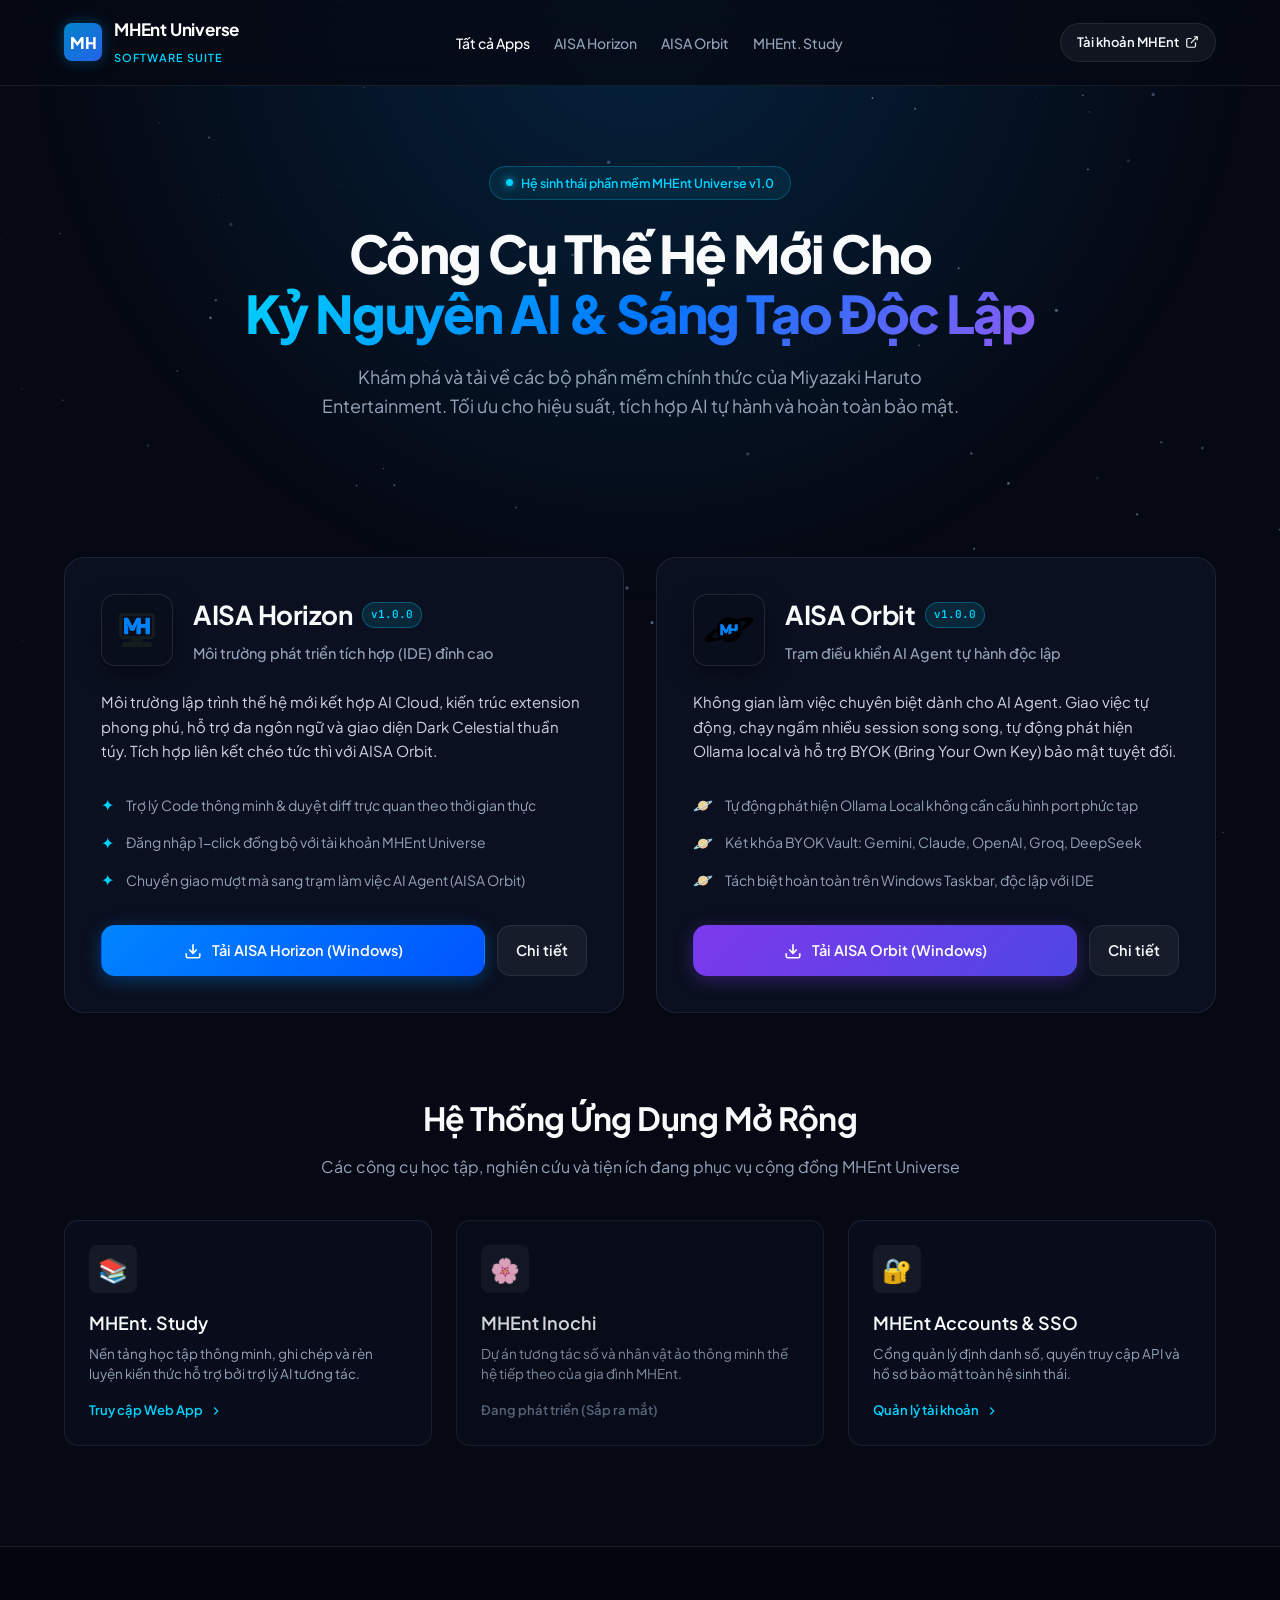
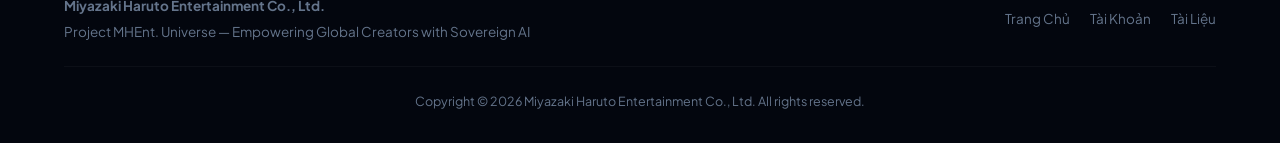
==== index.html @ 595464b8 "feat: initial commit for apps.mhentuniverse.com" ====
<!DOCTYPE html>
<html lang="vi">
<head>
  <meta charset="UTF-8">
  <meta name="viewport" content="width=device-width, initial-scale=1.0">
  <title>MHEnt Universe Apps - Trung Tâm Ứng Dụng & Phần Mềm Chính Thức</title>
  <meta name="description" content="Tải về AISA Horizon, AISA Orbit, MHEnt. Study và các phần mềm chính thức từ Miyazaki Haruto Entertainment Co., Ltd.">
  <link rel="icon" type="image/png" href="assets/horizon_logo.png">
  <link rel="stylesheet" href="css/style.css">
</head>
<body>
  <canvas class="cosmic-canvas"></canvas>

  <!-- Navbar -->
  <header class="navbar">
    <div class="container nav-wrapper">
      <a href="/" class="brand-link">
        <div class="brand-badge-logo">MH</div>
        <div class="brand-text">
          <h1>MHEnt Universe</h1>
          <span>Software Suite</span>
        </div>
      </a>

      <nav>
        <ul class="nav-links">
          <li><a href="/" class="active">Tất cả Apps</a></li>
          <li><a href="/horizon">AISA Horizon</a></li>
          <li><a href="/orbit">AISA Orbit</a></li>
          <li><a href="https://study.mhentuniverse.com" target="_blank" rel="noopener">MHEnt. Study</a></li>
        </ul>
      </nav>

      <a href="https://accounts.mhentuniverse.com" target="_blank" rel="noopener" class="nav-cta">
        <span>Tài khoản MHEnt</span>
        <svg width="14" height="14" viewBox="0 0 24 24" fill="none" stroke="currentColor" stroke-width="2"><path d="M18 13v6a2 2 0 0 1-2 2H5a2 2 0 0 1-2-2V8a2 2 0 0 1 2-2h6"></path><polyline points="15 3 21 3 21 9"></polyline><line x1="10" y1="14" x2="21" y2="3"></line></svg>
      </a>
    </div>
  </header>

  <!-- Hero -->
  <main class="container">
    <section class="hero">
      <div class="hero-pill">
        <span class="hero-pill-dot"></span>
        <span>Hệ sinh thái phần mềm MHEnt Universe v1.0</span>
      </div>
      <h2 class="hero-title">
        Công Cụ Thế Hệ Mới Cho <br>
        <span class="gradient-text">Kỷ Nguyên AI & Sáng Tạo Độc Lập</span>
      </h2>
      <p class="hero-subtitle">
        Khám phá và tải về các bộ phần mềm chính thức của Miyazaki Haruto Entertainment. Tối ưu cho hiệu suất, tích hợp AI tự hành và hoàn toàn bảo mật.
      </p>
    </section>

    <!-- Main Apps Grid -->
    <section class="apps-grid">
      
      <!-- Card 1: AISA Horizon -->
      <article class="app-card">
        <div class="card-header">
          <img src="assets/horizon_logo.png" alt="AISA Horizon Logo" class="app-icon">
          <div class="card-title-group">
            <h2>
              AISA Horizon
              <span class="badge badge-version">v1.0.0</span>
            </h2>
            <div class="card-tagline">Môi trường phát triển tích hợp (IDE) đỉnh cao</div>
          </div>
        </div>

        <p class="card-desc">
          Môi trường lập trình thế hệ mới kết hợp AI Cloud, kiến trúc extension phong phú, hỗ trợ đa ngôn ngữ và giao diện Dark Celestial thuần túy. Tích hợp liên kết chéo tức thì với AISA Orbit.
        </p>

        <ul class="feature-list">
          <li>
            <span class="feature-icon">✦</span>
            <span>Trợ lý Code thông minh & duyệt diff trực quan theo thời gian thực</span>
          </li>
          <li>
            <span class="feature-icon">✦</span>
            <span>Đăng nhập 1-click đồng bộ với tài khoản MHEnt Universe</span>
          </li>
          <li>
            <span class="feature-icon">✦</span>
            <span>Chuyển giao mượt mà sang trạm làm việc AI Agent (AISA Orbit)</span>
          </li>
        </ul>

        <div class="card-actions">
          <a href="/horizon" class="btn btn-primary" data-app="horizon">
            <svg width="18" height="18" viewBox="0 0 24 24" fill="none" stroke="currentColor" stroke-width="2.2"><path d="M21 15v4a2 2 0 0 1-2 2H5a2 2 0 0 1-2-2v-4"></path><polyline points="7 10 12 15 17 10"></polyline><line x1="12" y1="15" x2="12" y2="3"></line></svg>
            <span>Tải AISA Horizon (Windows)</span>
          </a>
          <a href="/horizon" class="btn btn-secondary">Chi tiết</a>
        </div>
      </article>

      <!-- Card 2: AISA Orbit -->
      <article class="app-card">
        <div class="card-header">
          <img src="assets/orbit_logo.png" alt="AISA Orbit Logo" class="app-icon">
          <div class="card-title-group">
            <h2>
              AISA Orbit
              <span class="badge badge-version">v1.0.0</span>
            </h2>
            <div class="card-tagline">Trạm điều khiển AI Agent tự hành độc lập</div>
          </div>
        </div>

        <p class="card-desc">
          Không gian làm việc chuyên biệt dành cho AI Agent. Giao việc tự động, chạy ngầm nhiều session song song, tự động phát hiện Ollama local và hỗ trợ BYOK (Bring Your Own Key) bảo mật tuyệt đối.
        </p>

        <ul class="feature-list">
          <li>
            <span class="feature-icon">🪐</span>
            <span>Tự động phát hiện Ollama Local không cần cấu hình port phức tạp</span>
          </li>
          <li>
            <span class="feature-icon">🪐</span>
            <span>Két khóa BYOK Vault: Gemini, Claude, OpenAI, Groq, DeepSeek</span>
          </li>
          <li>
            <span class="feature-icon">🪐</span>
            <span>Tách biệt hoàn toàn trên Windows Taskbar, độc lập với IDE</span>
          </li>
        </ul>

        <div class="card-actions">
          <a href="/orbit" class="btn btn-primary btn-orbit" data-app="orbit">
            <svg width="18" height="18" viewBox="0 0 24 24" fill="none" stroke="currentColor" stroke-width="2.2"><path d="M21 15v4a2 2 0 0 1-2 2H5a2 2 0 0 1-2-2v-4"></path><polyline points="7 10 12 15 17 10"></polyline><line x1="12" y1="15" x2="12" y2="3"></line></svg>
            <span>Tải AISA Orbit (Windows)</span>
          </a>
          <a href="/orbit" class="btn btn-secondary">Chi tiết</a>
        </div>
      </article>

    </section>

    <!-- More Apps Section -->
    <section class="more-apps">
      <div class="section-header">
        <h3>Hệ Thống Ứng Dụng Mở Rộng</h3>
        <p>Các công cụ học tập, nghiên cứu và tiện ích đang phục vụ cộng đồng MHEnt Universe</p>
      </div>

      <div class="mini-grid">
        <!-- Study -->
        <a href="https://study.mhentuniverse.com" target="_blank" rel="noopener" class="mini-card">
          <div class="mini-card-icon">📚</div>
          <h4>MHEnt. Study</h4>
          <p>Nền tảng học tập thông minh, ghi chép và rèn luyện kiến thức hỗ trợ bởi trợ lý AI tương tác.</p>
          <div class="mini-card-link">
            <span>Truy cập Web App</span>
            <svg width="14" height="14" viewBox="0 0 24 24" fill="none" stroke="currentColor" stroke-width="2"><polyline points="9 18 15 12 9 6"></polyline></svg>
          </div>
        </a>

        <!-- Inochi -->
        <div class="mini-card" style="opacity: 0.85;">
          <div class="mini-card-icon">🌸</div>
          <h4>MHEnt Inochi</h4>
          <p>Dự án tương tác số và nhân vật ảo thông minh thế hệ tiếp theo của gia đình MHEnt.</p>
          <div class="mini-card-link" style="color: var(--text-dim);">
            <span>Đang phát triển (Sắp ra mắt)</span>
          </div>
        </div>

        <!-- MHEnt Account Portal -->
        <a href="https://accounts.mhentuniverse.com" target="_blank" rel="noopener" class="mini-card">
          <div class="mini-card-icon">🔐</div>
          <h4>MHEnt Accounts & SSO</h4>
          <p>Cổng quản lý định danh số, quyền truy cập API và hồ sơ bảo mật toàn hệ sinh thái.</p>
          <div class="mini-card-link">
            <span>Quản lý tài khoản</span>
            <svg width="14" height="14" viewBox="0 0 24 24" fill="none" stroke="currentColor" stroke-width="2"><polyline points="9 18 15 12 9 6"></polyline></svg>
          </div>
        </a>
      </div>
    </section>
  </main>

  <!-- Footer -->
  <footer class="footer">
    <div class="container">
      <div class="footer-content">
        <div>
          <strong>Miyazaki Haruto Entertainment Co., Ltd.</strong>
          <p style="margin-top: 4px;">Project MHEnt. Universe — Empowering Global Creators with Sovereign AI</p>
        </div>
        <ul class="footer-links">
          <li><a href="https://mhentuniverse.com" target="_blank" rel="noopener">Trang Chủ</a></li>
          <li><a href="https://accounts.mhentuniverse.com" target="_blank" rel="noopener">Tài Khoản</a></li>
          <li><a href="https://docs.mhentuniverse.com" target="_blank" rel="noopener">Tài Liệu</a></li>
        </ul>
      </div>
      <div class="footer-bottom">
        Copyright © 2026 Miyazaki Haruto Entertainment Co., Ltd. All rights reserved.
      </div>
    </div>
  </footer>

  <script src="js/config.js"></script>
  <script src="js/main.js"></script>
</body>
</html>
---- css/style.css ----
/* ==========================================================================
   MHEnt Universe Apps - Celestial Cyber Theme
   Miyazaki Haruto Entertainment Co., Ltd.
   ========================================================================== */

@import url('https://fonts.googleapis.com/css2?family=Plus+Jakarta+Sans:wght@300;400;500;600;700;800&family=JetBrains+Mono:wght@400;500;600&display=swap');

:root {
  --bg-dark: #060913;
  --bg-card: rgba(13, 19, 36, 0.75);
  --bg-card-hover: rgba(18, 26, 48, 0.85);
  --border-card: rgba(255, 255, 255, 0.08);
  --border-card-hover: rgba(0, 162, 255, 0.4);
  --text-main: #f8fafc;
  --text-muted: #94a3b8;
  --text-dim: #64748b;
  --accent-cyan: #00d2ff;
  --accent-blue: #0084ff;
  --accent-purple: #8b5cf6;
  --gradient-primary: linear-gradient(135deg, #00d2ff 0%, #0077ff 50%, #8b5cf6 100%);
  --gradient-glow: radial-gradient(circle at 50% 0%, rgba(0, 150, 255, 0.18) 0%, rgba(6, 9, 19, 0) 70%);
  --radius-sm: 8px;
  --radius-md: 14px;
  --radius-lg: 20px;
  --radius-full: 9999px;
  --shadow-glow: 0 0 30px rgba(0, 140, 255, 0.25);
  --transition: all 0.25s cubic-bezier(0.16, 1, 0.3, 1);
}

* {
  margin: 0;
  padding: 0;
  box-sizing: border-box;
}

body {
  font-family: 'Plus Jakarta Sans', -apple-system, BlinkMacSystemFont, 'Segoe UI', Roboto, sans-serif;
  background-color: var(--bg-dark);
  color: var(--text-main);
  line-height: 1.6;
  overflow-x: hidden;
  position: relative;
  min-height: 100vh;
}

/* Background Atmosphere */
body::before {
  content: '';
  position: fixed;
  top: 0;
  left: 0;
  right: 0;
  height: 600px;
  background: var(--gradient-glow);
  pointer-events: none;
  z-index: 0;
}

.cosmic-canvas {
  position: fixed;
  top: 0;
  left: 0;
  width: 100%;
  height: 100%;
  pointer-events: none;
  z-index: 0;
  opacity: 0.55;
}

/* Container */
.container {
  max-width: 1200px;
  margin: 0 auto;
  padding: 0 24px;
  position: relative;
  z-index: 1;
}

/* Navigation Bar */
.navbar {
  position: sticky;
  top: 0;
  width: 100%;
  background: rgba(6, 9, 19, 0.8);
  backdrop-filter: blur(16px);
  -webkit-backdrop-filter: blur(16px);
  border-bottom: 1px solid var(--border-card);
  z-index: 100;
  padding: 16px 0;
}

.nav-wrapper {
  display: flex;
  align-items: center;
  justify-content: space-between;
}

.brand-link {
  display: flex;
  align-items: center;
  gap: 12px;
  text-decoration: none;
  color: #fff;
}

.brand-badge-logo {
  width: 38px;
  height: 38px;
  border-radius: var(--radius-sm);
  background: linear-gradient(135deg, #0284c7, #2563eb);
  display: flex;
  align-items: center;
  justify-content: center;
  font-weight: 800;
  font-size: 16px;
  color: #fff;
  letter-spacing: -0.5px;
  box-shadow: 0 0 15px rgba(2, 132, 199, 0.4);
}

.brand-text h1 {
  font-size: 17px;
  font-weight: 700;
  letter-spacing: -0.2px;
}

.brand-text span {
  font-size: 11px;
  color: var(--accent-cyan);
  text-transform: uppercase;
  letter-spacing: 1px;
  font-weight: 600;
}

.nav-links {
  display: flex;
  align-items: center;
  gap: 24px;
  list-style: none;
}

.nav-links a {
  color: var(--text-muted);
  text-decoration: none;
  font-size: 14px;
  font-weight: 500;
  transition: var(--transition);
}

.nav-links a:hover,
.nav-links a.active {
  color: #fff;
}

.nav-cta {
  background: rgba(255, 255, 255, 0.05);
  border: 1px solid var(--border-card);
  padding: 8px 16px;
  border-radius: var(--radius-full);
  color: var(--text-main);
  text-decoration: none;
  font-size: 13px;
  font-weight: 600;
  transition: var(--transition);
  display: flex;
  align-items: center;
  gap: 6px;
}

.nav-cta:hover {
  background: rgba(0, 162, 255, 0.15);
  border-color: var(--accent-blue);
  color: #fff;
}

/* Hero Section */
.hero {
  padding: 80px 0 60px;
  text-align: center;
}

.hero-pill {
  display: inline-flex;
  align-items: center;
  gap: 8px;
  background: rgba(0, 210, 255, 0.08);
  border: 1px solid rgba(0, 210, 255, 0.25);
  padding: 6px 16px;
  border-radius: var(--radius-full);
  font-size: 12.5px;
  font-weight: 600;
  color: var(--accent-cyan);
  margin-bottom: 24px;
}

.hero-pill-dot {
  width: 7px;
  height: 7px;
  border-radius: 50%;
  background: var(--accent-cyan);
  box-shadow: 0 0 8px var(--accent-cyan);
}

.hero-title {
  font-size: 52px;
  font-weight: 800;
  letter-spacing: -1.5px;
  line-height: 1.15;
  margin-bottom: 20px;
}

.gradient-text {
  background: var(--gradient-primary);
  -webkit-background-clip: text;
  -webkit-text-fill-color: transparent;
}

.hero-subtitle {
  font-size: 18px;
  color: var(--text-muted);
  max-width: 680px;
  margin: 0 auto 36px;
  font-weight: 400;
}

/* Suite Grid */
.apps-grid {
  display: grid;
  grid-template-columns: repeat(2, 1fr);
  gap: 32px;
  margin: 40px 0 80px;
}

@media (max-width: 900px) {
  .apps-grid {
    grid-template-columns: 1fr;
  }
}

/* App Card */
.app-card {
  background: var(--bg-card);
  border: 1px solid var(--border-card);
  border-radius: var(--radius-lg);
  padding: 36px;
  backdrop-filter: blur(14px);
  -webkit-backdrop-filter: blur(14px);
  transition: var(--transition);
  position: relative;
  overflow: hidden;
  display: flex;
  flex-direction: column;
}

.app-card::before {
  content: '';
  position: absolute;
  top: 0;
  left: 0;
  right: 0;
  height: 3px;
  background: var(--gradient-primary);
  opacity: 0;
  transition: var(--transition);
}

.app-card:hover {
  transform: translateY(-4px);
  border-color: var(--border-card-hover);
  box-shadow: 0 20px 40px rgba(0, 0, 0, 0.4), var(--shadow-glow);
  background: var(--bg-card-hover);
}

.app-card:hover::before {
  opacity: 1;
}

.card-header {
  display: flex;
  align-items: flex-start;
  gap: 20px;
  margin-bottom: 24px;
}

.app-icon {
  width: 72px;
  height: 72px;
  border-radius: var(--radius-md);
  object-fit: contain;
  background: #090e1c;
  padding: 8px;
  border: 1px solid rgba(255, 255, 255, 0.1);
  box-shadow: 0 8px 24px rgba(0, 0, 0, 0.35);
  transition: var(--transition);
}

.app-card:hover .app-icon {
  transform: scale(1.05);
  border-color: var(--accent-cyan);
}

.card-title-group h2 {
  font-size: 26px;
  font-weight: 700;
  letter-spacing: -0.5px;
  margin-bottom: 6px;
  display: flex;
  align-items: center;
  gap: 10px;
}

.badge {
  font-size: 11px;
  font-family: 'JetBrains Mono', monospace;
  padding: 3px 8px;
  border-radius: var(--radius-full);
  font-weight: 600;
  letter-spacing: 0;
}

.badge-version {
  background: rgba(0, 210, 255, 0.12);
  color: var(--accent-cyan);
  border: 1px solid rgba(0, 210, 255, 0.3);
}

.badge-platform {
  background: rgba(255, 255, 255, 0.06);
  color: #e2e8f0;
  border: 1px solid rgba(255, 255, 255, 0.1);
}

.card-tagline {
  color: var(--text-muted);
  font-size: 14.5px;
  font-weight: 500;
}

.card-desc {
  color: #cbd5e1;
  font-size: 15px;
  line-height: 1.65;
  margin-bottom: 28px;
  flex-grow: 1;
}

/* Feature List */
.feature-list {
  list-style: none;
  margin-bottom: 32px;
  display: flex;
  flex-direction: column;
  gap: 12px;
}

.feature-list li {
  display: flex;
  align-items: center;
  gap: 12px;
  font-size: 14px;
  color: #94a3b8;
}

.feature-icon {
  color: var(--accent-cyan);
  font-size: 16px;
  flex-shrink: 0;
}

/* Button Group */
.card-actions {
  display: flex;
  gap: 12px;
  align-items: center;
}

.btn {
  display: inline-flex;
  align-items: center;
  justify-content: center;
  gap: 10px;
  padding: 13px 24px;
  border-radius: var(--radius-md);
  font-size: 14.5px;
  font-weight: 600;
  text-decoration: none;
  cursor: pointer;
  transition: var(--transition);
  border: 1px solid transparent;
}

.btn-primary {
  background: linear-gradient(135deg, #0084ff, #0055ff);
  color: #fff;
  box-shadow: 0 4px 18px rgba(0, 132, 255, 0.35);
  flex: 1;
}

.btn-primary:hover {
  background: linear-gradient(135deg, #0095ff, #0066ff);
  transform: translateY(-2px);
  box-shadow: 0 8px 24px rgba(0, 132, 255, 0.5);
  color: #fff;
}

.btn-secondary {
  background: rgba(255, 255, 255, 0.05);
  border-color: var(--border-card);
  color: var(--text-main);
  padding: 13px 18px;
}

.btn-secondary:hover {
  background: rgba(255, 255, 255, 0.1);
  border-color: rgba(255, 255, 255, 0.2);
  color: #fff;
}

.btn-orbit {
  background: linear-gradient(135deg, #7c3aed, #4f46e5);
  box-shadow: 0 4px 18px rgba(124, 58, 237, 0.35);
}

.btn-orbit:hover {
  background: linear-gradient(135deg, #8b5cf6, #6366f1);
  box-shadow: 0 8px 24px rgba(124, 58, 237, 0.5);
}

/* More Apps Section */
.more-apps {
  margin: 60px 0 100px;
}

.section-header {
  text-align: center;
  margin-bottom: 40px;
}

.section-header h3 {
  font-size: 32px;
  font-weight: 700;
  letter-spacing: -0.5px;
  margin-bottom: 10px;
}

.section-header p {
  color: var(--text-muted);
  font-size: 16px;
}

.mini-grid {
  display: grid;
  grid-template-columns: repeat(3, 1fr);
  gap: 24px;
}

@media (max-width: 900px) {
  .mini-grid {
    grid-template-columns: 1fr;
  }
}

.mini-card {
  background: rgba(13, 19, 36, 0.5);
  border: 1px solid var(--border-card);
  border-radius: var(--radius-md);
  padding: 24px;
  transition: var(--transition);
  text-decoration: none;
  color: inherit;
  display: flex;
  flex-direction: column;
}

.mini-card:hover {
  border-color: rgba(0, 162, 255, 0.3);
  transform: translateY(-3px);
  background: rgba(18, 26, 48, 0.7);
}

.mini-card-icon {
  width: 48px;
  height: 48px;
  border-radius: var(--radius-sm);
  background: rgba(255, 255, 255, 0.05);
  display: flex;
  align-items: center;
  justify-content: center;
  font-size: 24px;
  margin-bottom: 16px;
}

.mini-card h4 {
  font-size: 18px;
  font-weight: 600;
  margin-bottom: 6px;
}

.mini-card p {
  font-size: 13.5px;
  color: var(--text-muted);
  line-height: 1.5;
  margin-bottom: 16px;
  flex-grow: 1;
}

.mini-card-link {
  font-size: 13px;
  font-weight: 600;
  color: var(--accent-cyan);
  display: flex;
  align-items: center;
  gap: 6px;
}

/* Detail Showcase Page Layout */
.app-hero {
  padding: 60px 0 40px;
  text-align: center;
}

.app-hero-icon {
  width: 120px;
  height: 120px;
  border-radius: 28px;
  background: #090e1c;
  padding: 16px;
  border: 2px solid rgba(255, 255, 255, 0.12);
  box-shadow: 0 16px 40px rgba(0, 0, 0, 0.5), 0 0 30px rgba(0, 162, 255, 0.2);
  margin: 0 auto 24px;
  display: block;
}

.app-hero h1 {
  font-size: 44px;
  font-weight: 800;
  letter-spacing: -1px;
  margin-bottom: 12px;
}

.app-hero-tagline {
  font-size: 20px;
  color: var(--accent-cyan);
  font-weight: 500;
  margin-bottom: 16px;
}

.app-hero-meta {
  display: flex;
  justify-content: center;
  gap: 12px;
  margin-bottom: 36px;
}

.download-box {
  max-width: 580px;
  margin: 0 auto 60px;
  background: rgba(13, 19, 36, 0.85);
  border: 1px solid rgba(0, 162, 255, 0.3);
  border-radius: var(--radius-lg);
  padding: 32px;
  backdrop-filter: blur(20px);
  box-shadow: 0 20px 50px rgba(0, 0, 0, 0.5), 0 0 40px rgba(0, 132, 255, 0.15);
  text-align: center;
}

.download-btn-main {
  display: flex;
  align-items: center;
  justify-content: center;
  gap: 14px;
  width: 100%;
  padding: 18px 32px;
  background: linear-gradient(135deg, #0084ff, #0055ff);
  color: #fff;
  border-radius: var(--radius-md);
  font-size: 18px;
  font-weight: 700;
  text-decoration: none;
  box-shadow: 0 8px 30px rgba(0, 132, 255, 0.45);
  transition: var(--transition);
  margin-bottom: 16px;
}

.download-btn-main:hover {
  transform: translateY(-2px);
  box-shadow: 0 12px 36px rgba(0, 132, 255, 0.6);
  background: linear-gradient(135deg, #0095ff, #0066ff);
}

.download-btn-orbit {
  background: linear-gradient(135deg, #7c3aed, #4f46e5);
  box-shadow: 0 8px 30px rgba(124, 58, 237, 0.45);
}

.download-btn-orbit:hover {
  background: linear-gradient(135deg, #8b5cf6, #6366f1);
  box-shadow: 0 12px 36px rgba(124, 58, 237, 0.6);
}

.download-subinfo {
  display: flex;
  justify-content: center;
  gap: 16px;
  font-size: 13px;
  color: var(--text-dim);
}

.specs-grid {
  display: grid;
  grid-template-columns: repeat(3, 1fr);
  gap: 24px;
  margin: 50px 0;
}

@media (max-width: 768px) {
  .specs-grid {
    grid-template-columns: 1fr;
  }
}

.spec-card {
  background: var(--bg-card);
  border: 1px solid var(--border-card);
  border-radius: var(--radius-md);
  padding: 24px;
}

.spec-card h4 {
  font-size: 16px;
  color: var(--accent-cyan);
  margin-bottom: 10px;
  display: flex;
  align-items: center;
  gap: 8px;
}

.spec-card p {
  font-size: 14px;
  color: var(--text-muted);
}

/* Footer */
.footer {
  border-top: 1px solid var(--border-card);
  background: rgba(4, 7, 14, 0.95);
  padding: 48px 0 32px;
  font-size: 13.5px;
  color: var(--text-dim);
  margin-top: 80px;
}

.footer-content {
  display: flex;
  justify-content: space-between;
  align-items: center;
  margin-bottom: 24px;
  flex-wrap: wrap;
  gap: 16px;
}

.footer-links {
  display: flex;
  gap: 20px;
  list-style: none;
}

.footer-links a {
  color: var(--text-dim);
  text-decoration: none;
  transition: var(--transition);
}

.footer-links a:hover {
  color: var(--text-muted);
}

.footer-bottom {
  text-align: center;
  border-top: 1px solid rgba(255, 255, 255, 0.04);
  padding-top: 24px;
  font-size: 12.5px;
}
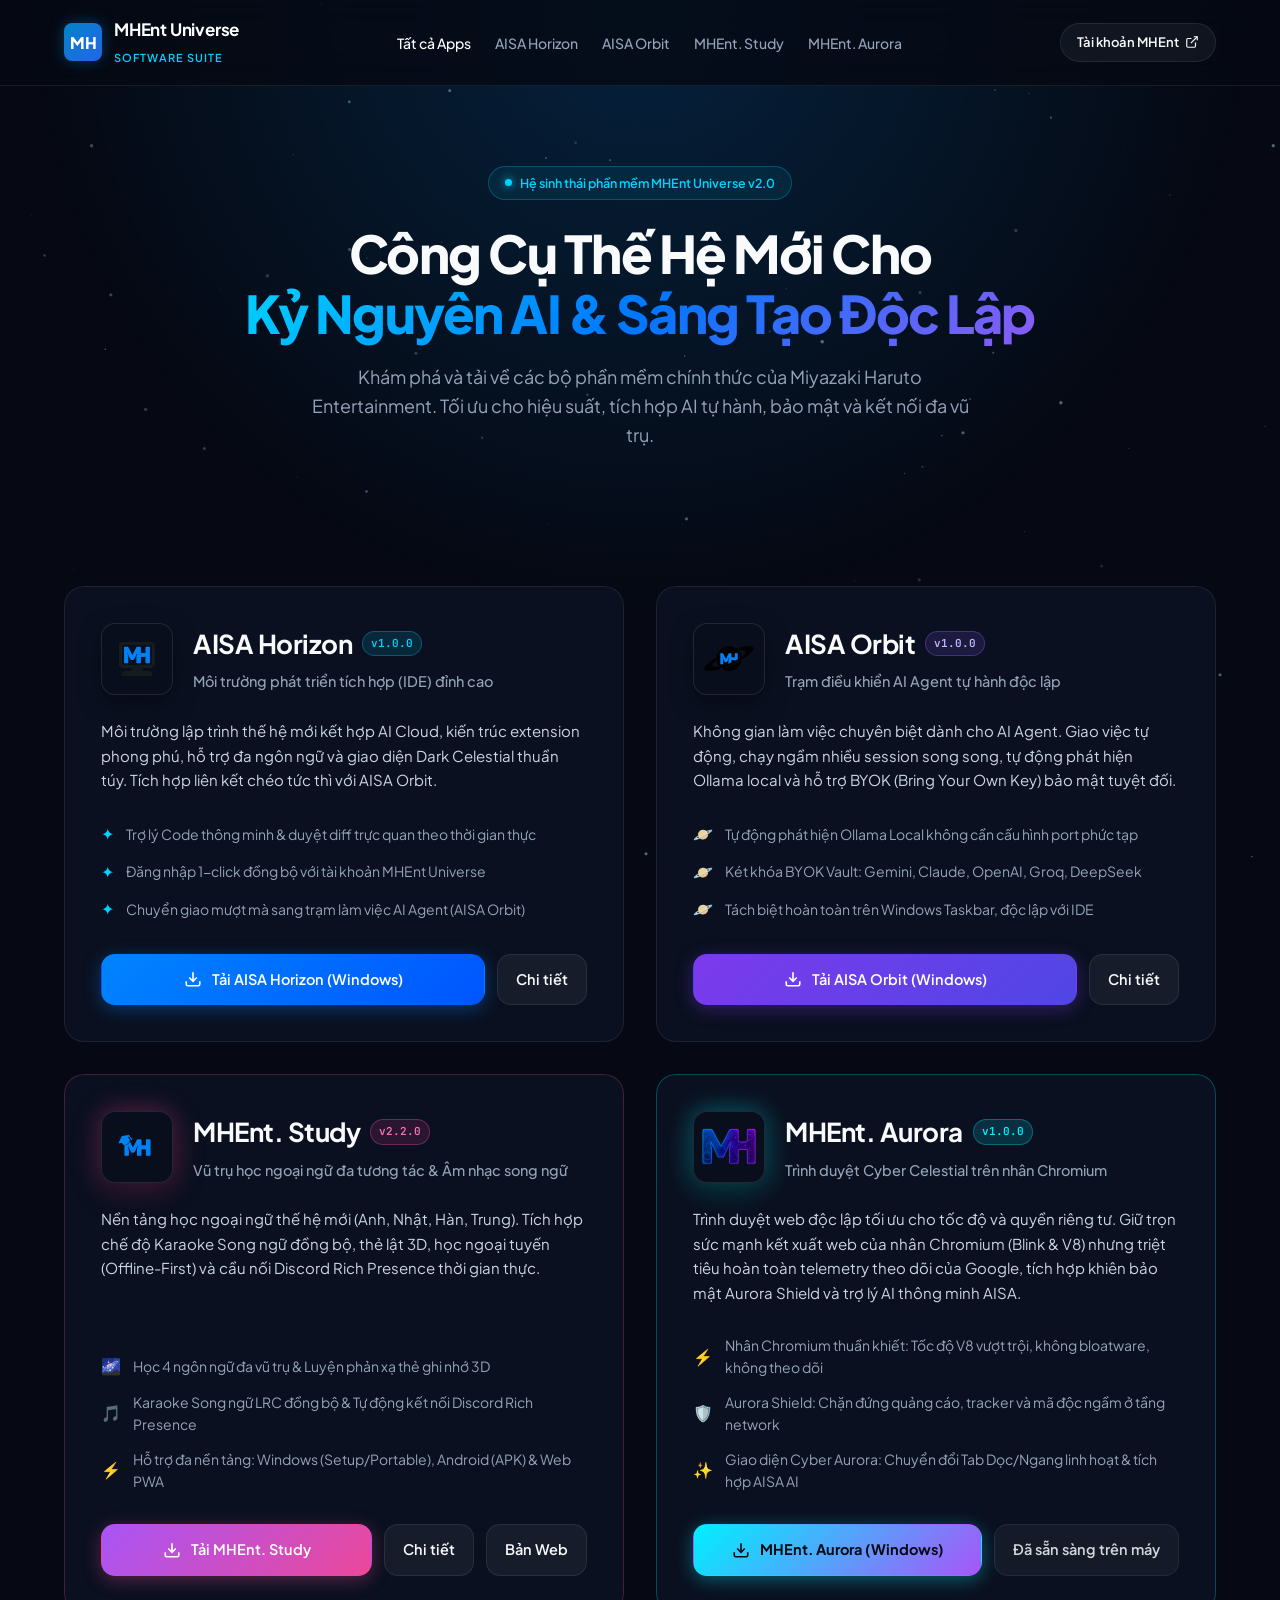
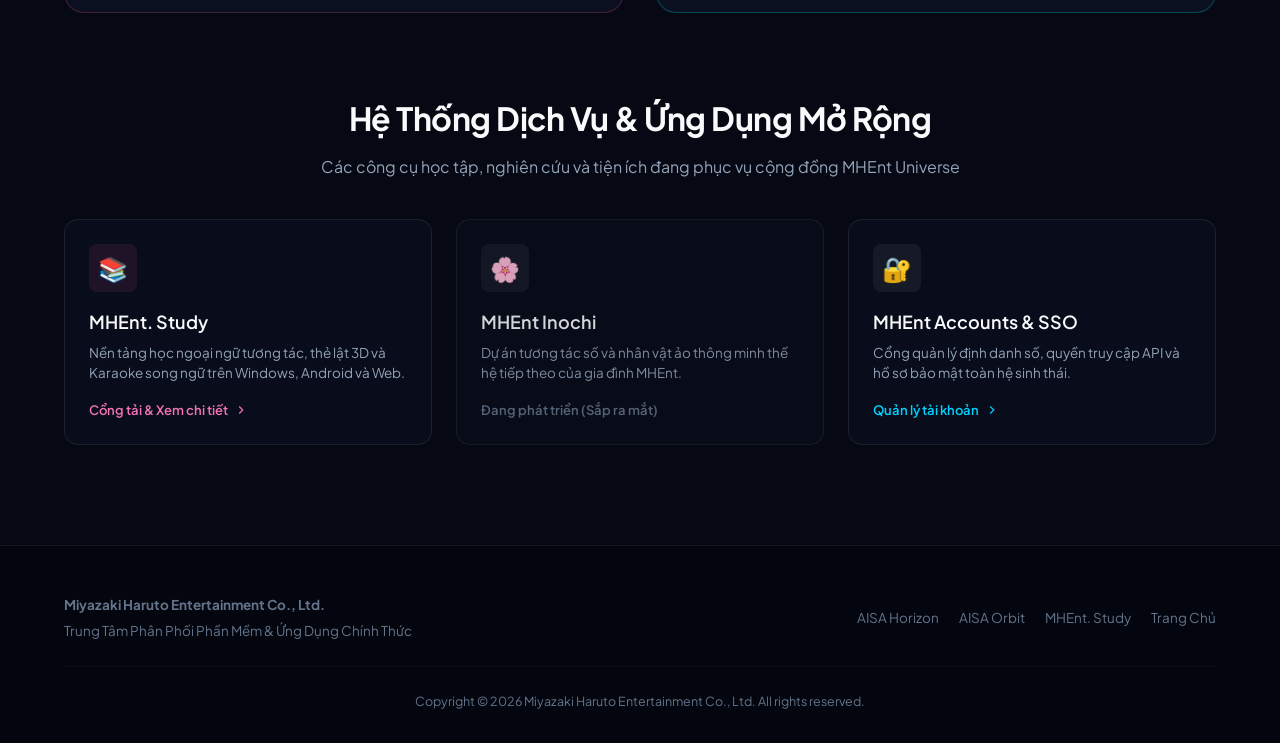
==== commit f65b21b0: "feat: integrate MHEnt Study download portal & showcase into apps hub" ====
--- a/index.html
+++ b/index.html
@@ -4,7 +4,7 @@
   <meta charset="UTF-8">
   <meta name="viewport" content="width=device-width, initial-scale=1.0">
   <title>MHEnt Universe Apps - Trung Tâm Ứng Dụng & Phần Mềm Chính Thức</title>
-  <meta name="description" content="Tải về AISA Horizon, AISA Orbit, MHEnt. Study và các phần mềm chính thức từ Miyazaki Haruto Entertainment Co., Ltd.">
+  <meta name="description" content="Tải về AISA Horizon, AISA Orbit, MHEnt. Study, MHEnt. Aurora và các phần mềm chính thức từ Miyazaki Haruto Entertainment Co., Ltd.">
   <link rel="icon" type="image/png" href="assets/horizon_logo.png">
   <link rel="stylesheet" href="css/style.css">
 </head>
@@ -27,7 +27,8 @@
           <li><a href="/" class="active">Tất cả Apps</a></li>
           <li><a href="/horizon">AISA Horizon</a></li>
           <li><a href="/orbit">AISA Orbit</a></li>
-          <li><a href="https://study.mhentuniverse.com" target="_blank" rel="noopener">MHEnt. Study</a></li>
+          <li><a href="/study">MHEnt. Study</a></li>
+          <li><a href="#aurora">MHEnt. Aurora</a></li>
         </ul>
       </nav>
 
@@ -43,14 +44,14 @@
     <section class="hero">
       <div class="hero-pill">
         <span class="hero-pill-dot"></span>
-        <span>Hệ sinh thái phần mềm MHEnt Universe v1.0</span>
+        <span>Hệ sinh thái phần mềm MHEnt Universe v2.0</span>
       </div>
       <h2 class="hero-title">
         Công Cụ Thế Hệ Mới Cho <br>
         <span class="gradient-text">Kỷ Nguyên AI & Sáng Tạo Độc Lập</span>
       </h2>
       <p class="hero-subtitle">
-        Khám phá và tải về các bộ phần mềm chính thức của Miyazaki Haruto Entertainment. Tối ưu cho hiệu suất, tích hợp AI tự hành và hoàn toàn bảo mật.
+        Khám phá và tải về các bộ phần mềm chính thức của Miyazaki Haruto Entertainment. Tối ưu cho hiệu suất, tích hợp AI tự hành, bảo mật và kết nối đa vũ trụ.
       </p>
     </section>
 
@@ -105,7 +106,7 @@
           <div class="card-title-group">
             <h2>
               AISA Orbit
-              <span class="badge badge-version">v1.0.0</span>
+              <span class="badge badge-version" style="background: rgba(139, 92, 246, 0.15); color: #c4b5fd; border-color: rgba(139, 92, 246, 0.35);">v1.0.0</span>
             </h2>
             <div class="card-tagline">Trạm điều khiển AI Agent tự hành độc lập</div>
           </div>
@@ -136,6 +137,89 @@
             <span>Tải AISA Orbit (Windows)</span>
           </a>
           <a href="/orbit" class="btn btn-secondary">Chi tiết</a>
+        </div>
+      </article>
+
+      <!-- Card 3: MHEnt. Study -->
+      <article class="app-card" id="study" style="border-color: rgba(236, 72, 153, 0.25);">
+        <div class="card-header">
+          <img src="assets/study_logo.png" alt="MHEnt. Study Logo" class="app-icon" style="filter: drop-shadow(0 0 12px rgba(236, 72, 153, 0.4));">
+          <div class="card-title-group">
+            <h2>
+              MHEnt. Study
+              <span class="badge badge-version" style="background: rgba(236, 72, 153, 0.15); color: #f472b6; border-color: rgba(236, 72, 153, 0.35);">v2.2.0</span>
+            </h2>
+            <div class="card-tagline">Vũ trụ học ngoại ngữ đa tương tác & Âm nhạc song ngữ</div>
+          </div>
+        </div>
+
+        <p class="card-desc">
+          Nền tảng học ngoại ngữ thế hệ mới (Anh, Nhật, Hàn, Trung). Tích hợp chế độ Karaoke Song ngữ đồng bộ, thẻ lật 3D, học ngoại tuyến (Offline-First) và cầu nối Discord Rich Presence thời gian thực.
+        </p>
+
+        <ul class="feature-list">
+          <li>
+            <span class="feature-icon" style="color: #f472b6;">🌌</span>
+            <span>Học 4 ngôn ngữ đa vũ trụ & Luyện phản xạ thẻ ghi nhớ 3D</span>
+          </li>
+          <li>
+            <span class="feature-icon" style="color: #a855f7;">🎵</span>
+            <span>Karaoke Song ngữ LRC đồng bộ & Tự động kết nối Discord Rich Presence</span>
+          </li>
+          <li>
+            <span class="feature-icon" style="color: #38bdf8;">⚡</span>
+            <span>Hỗ trợ đa nền tảng: Windows (Setup/Portable), Android (APK) & Web PWA</span>
+          </li>
+        </ul>
+
+        <div class="card-actions">
+          <a href="/study" class="btn btn-primary btn-study" data-app="study">
+            <svg width="18" height="18" viewBox="0 0 24 24" fill="none" stroke="currentColor" stroke-width="2.2"><path d="M21 15v4a2 2 0 0 1-2 2H5a2 2 0 0 1-2-2v-4"></path><polyline points="7 10 12 15 17 10"></polyline><line x1="12" y1="15" x2="12" y2="3"></line></svg>
+            <span>Tải MHEnt. Study</span>
+          </a>
+          <a href="/study" class="btn btn-secondary">Chi tiết</a>
+          <a href="https://study.mhentuniverse.com" target="_blank" rel="noopener" class="btn btn-secondary" title="Mở trực tiếp bản Web">Bản Web</a>
+        </div>
+      </article>
+
+      <!-- Card 4: MHEnt. Aurora -->
+      <article class="app-card" id="aurora" style="border-color: rgba(0, 240, 255, 0.25);">
+        <div class="card-header">
+          <img src="assets/aurora_logo.png" alt="MHEnt. Aurora Logo" class="app-icon" style="filter: drop-shadow(0 0 12px rgba(0, 240, 255, 0.4));">
+          <div class="card-title-group">
+            <h2>
+              MHEnt. Aurora
+              <span class="badge badge-version" style="background: rgba(0, 240, 255, 0.15); color: #00f0ff; border-color: rgba(0, 240, 255, 0.3);">v1.0.0</span>
+            </h2>
+            <div class="card-tagline">Trình duyệt Cyber Celestial trên nhân Chromium</div>
+          </div>
+        </div>
+
+        <p class="card-desc">
+          Trình duyệt web độc lập tối ưu cho tốc độ và quyền riêng tư. Giữ trọn sức mạnh kết xuất web của nhân Chromium (Blink & V8) nhưng triệt tiêu hoàn toàn telemetry theo dõi của Google, tích hợp khiên bảo mật Aurora Shield và trợ lý AI thông minh AISA.
+        </p>
+
+        <ul class="feature-list">
+          <li>
+            <span class="feature-icon" style="color: #00f0ff;">⚡</span>
+            <span>Nhân Chromium thuần khiết: Tốc độ V8 vượt trội, không bloatware, không theo dõi</span>
+          </li>
+          <li>
+            <span class="feature-icon" style="color: #a855f7;">🛡️</span>
+            <span>Aurora Shield: Chặn đứng quảng cáo, tracker và mã độc ngầm ở tầng network</span>
+          </li>
+          <li>
+            <span class="feature-icon" style="color: #00f0ff;">✨</span>
+            <span>Giao diện Cyber Aurora: Chuyển đổi Tab Dọc/Ngang linh hoạt & tích hợp AISA AI</span>
+          </li>
+        </ul>
+
+        <div class="card-actions">
+          <a href="#aurora" class="btn btn-primary btn-aurora">
+            <svg width="18" height="18" viewBox="0 0 24 24" fill="none" stroke="currentColor" stroke-width="2.2"><path d="M21 15v4a2 2 0 0 1-2 2H5a2 2 0 0 1-2-2v-4"></path><polyline points="7 10 12 15 17 10"></polyline><line x1="12" y1="15" x2="12" y2="3"></line></svg>
+            <span>MHEnt. Aurora (Windows)</span>
+          </a>
+          <span class="btn btn-secondary" style="cursor: default; opacity: 0.85;">Đã sẵn sàng trên máy</span>
         </div>
       </article>
 
@@ -144,18 +228,18 @@
     <!-- More Apps Section -->
     <section class="more-apps">
       <div class="section-header">
-        <h3>Hệ Thống Ứng Dụng Mở Rộng</h3>
+        <h3>Hệ Thống Dịch Vụ & Ứng Dụng Mở Rộng</h3>
         <p>Các công cụ học tập, nghiên cứu và tiện ích đang phục vụ cộng đồng MHEnt Universe</p>
       </div>
 
       <div class="mini-grid">
-        <!-- Study -->
-        <a href="https://study.mhentuniverse.com" target="_blank" rel="noopener" class="mini-card">
-          <div class="mini-card-icon">📚</div>
+        <!-- Study Portal -->
+        <a href="/study" class="mini-card">
+          <div class="mini-card-icon" style="background: rgba(236, 72, 153, 0.1); color: #f472b6;">📚</div>
           <h4>MHEnt. Study</h4>
-          <p>Nền tảng học tập thông minh, ghi chép và rèn luyện kiến thức hỗ trợ bởi trợ lý AI tương tác.</p>
-          <div class="mini-card-link">
-            <span>Truy cập Web App</span>
+          <p>Nền tảng học ngoại ngữ tương tác, thẻ lật 3D và Karaoke song ngữ trên Windows, Android và Web.</p>
+          <div class="mini-card-link" style="color: #f472b6;">
+            <span>Cổng tải & Xem chi tiết</span>
             <svg width="14" height="14" viewBox="0 0 24 24" fill="none" stroke="currentColor" stroke-width="2"><polyline points="9 18 15 12 9 6"></polyline></svg>
           </div>
         </a>
@@ -184,18 +268,18 @@
     </section>
   </main>
 
-  <!-- Footer -->
   <footer class="footer">
     <div class="container">
       <div class="footer-content">
         <div>
           <strong>Miyazaki Haruto Entertainment Co., Ltd.</strong>
-          <p style="margin-top: 4px;">Project MHEnt. Universe — Empowering Global Creators with Sovereign AI</p>
+          <p style="margin-top: 4px;">Trung Tâm Phân Phối Phần Mềm & Ứng Dụng Chính Thức</p>
         </div>
         <ul class="footer-links">
+          <li><a href="/horizon">AISA Horizon</a></li>
+          <li><a href="/orbit">AISA Orbit</a></li>
+          <li><a href="/study">MHEnt. Study</a></li>
           <li><a href="https://mhentuniverse.com" target="_blank" rel="noopener">Trang Chủ</a></li>
-          <li><a href="https://accounts.mhentuniverse.com" target="_blank" rel="noopener">Tài Khoản</a></li>
-          <li><a href="https://docs.mhentuniverse.com" target="_blank" rel="noopener">Tài Liệu</a></li>
         </ul>
       </div>
       <div class="footer-bottom">
--- a/css/style.css
+++ b/css/style.css
@@ -426,6 +426,19 @@
   box-shadow: 0 8px 24px rgba(124, 58, 237, 0.5);
 }
 
+.btn-aurora {
+  background: linear-gradient(135deg, #00f0ff, #a855f7);
+  box-shadow: 0 4px 18px rgba(0, 240, 255, 0.35);
+  color: #070913 !important;
+  font-weight: 700;
+}
+
+.btn-aurora:hover {
+  background: linear-gradient(135deg, #38bdf8, #c084fc);
+  box-shadow: 0 8px 24px rgba(168, 85, 247, 0.5);
+  color: #fff !important;
+}
+
 /* More Apps Section */
 .more-apps {
   margin: 60px 0 100px;
@@ -681,3 +694,112 @@
   padding-top: 24px;
   font-size: 12.5px;
 }
+
+
+/* Study App Specific & Multi-Platform Download Styling */
+.btn-study {
+  background: linear-gradient(135deg, #a855f7, #ec4899);
+  box-shadow: 0 4px 18px rgba(236, 72, 153, 0.35);
+  color: #fff !important;
+}
+
+.btn-study:hover {
+  background: linear-gradient(135deg, #c084fc, #f43f5e);
+  box-shadow: 0 8px 24px rgba(236, 72, 153, 0.5);
+  color: #fff !important;
+}
+
+.download-btn-study {
+  background: linear-gradient(135deg, #9333ea, #ec4899);
+  box-shadow: 0 8px 30px rgba(236, 72, 153, 0.45);
+}
+
+.download-btn-study:hover {
+  background: linear-gradient(135deg, #a855f7, #f43f5e);
+  box-shadow: 0 12px 36px rgba(236, 72, 153, 0.6);
+}
+
+.platform-grid {
+  display: grid;
+  grid-template-columns: repeat(3, 1fr);
+  gap: 24px;
+  margin: 40px 0 60px;
+}
+
+@media (max-width: 960px) {
+  .platform-grid {
+    grid-template-columns: 1fr;
+  }
+}
+
+.platform-card {
+  background: var(--bg-card);
+  border: 1px solid var(--border-card);
+  border-radius: var(--radius-lg);
+  padding: 30px;
+  display: flex;
+  flex-direction: column;
+  transition: var(--transition);
+  position: relative;
+  overflow: hidden;
+}
+
+.platform-card:hover {
+  border-color: rgba(168, 85, 247, 0.4);
+  transform: translateY(-4px);
+  box-shadow: 0 16px 36px rgba(0, 0, 0, 0.4), 0 0 25px rgba(168, 85, 247, 0.2);
+}
+
+.platform-icon {
+  width: 52px;
+  height: 52px;
+  border-radius: var(--radius-md);
+  background: rgba(255, 255, 255, 0.05);
+  display: flex;
+  align-items: center;
+  justify-content: center;
+  font-size: 26px;
+  margin-bottom: 20px;
+}
+
+.platform-card h3 {
+  font-size: 20px;
+  font-weight: 700;
+  margin-bottom: 8px;
+  color: #fff;
+}
+
+.platform-card p {
+  font-size: 14px;
+  color: var(--text-muted);
+  line-height: 1.55;
+  margin-bottom: 20px;
+  flex-grow: 1;
+}
+
+.platform-actions {
+  display: flex;
+  flex-direction: column;
+  gap: 10px;
+}
+
+.sub-download-link {
+  display: flex;
+  align-items: center;
+  justify-content: space-between;
+  padding: 12px 16px;
+  background: rgba(255, 255, 255, 0.04);
+  border: 1px solid var(--border-card);
+  border-radius: var(--radius-sm);
+  color: var(--text-main);
+  text-decoration: none;
+  font-size: 13.5px;
+  font-weight: 600;
+  transition: var(--transition);
+}
+
+.sub-download-link:hover {
+  background: rgba(255, 255, 255, 0.09);
+  border-color: rgba(255, 255, 255, 0.2);
+  color: #fff;
+}
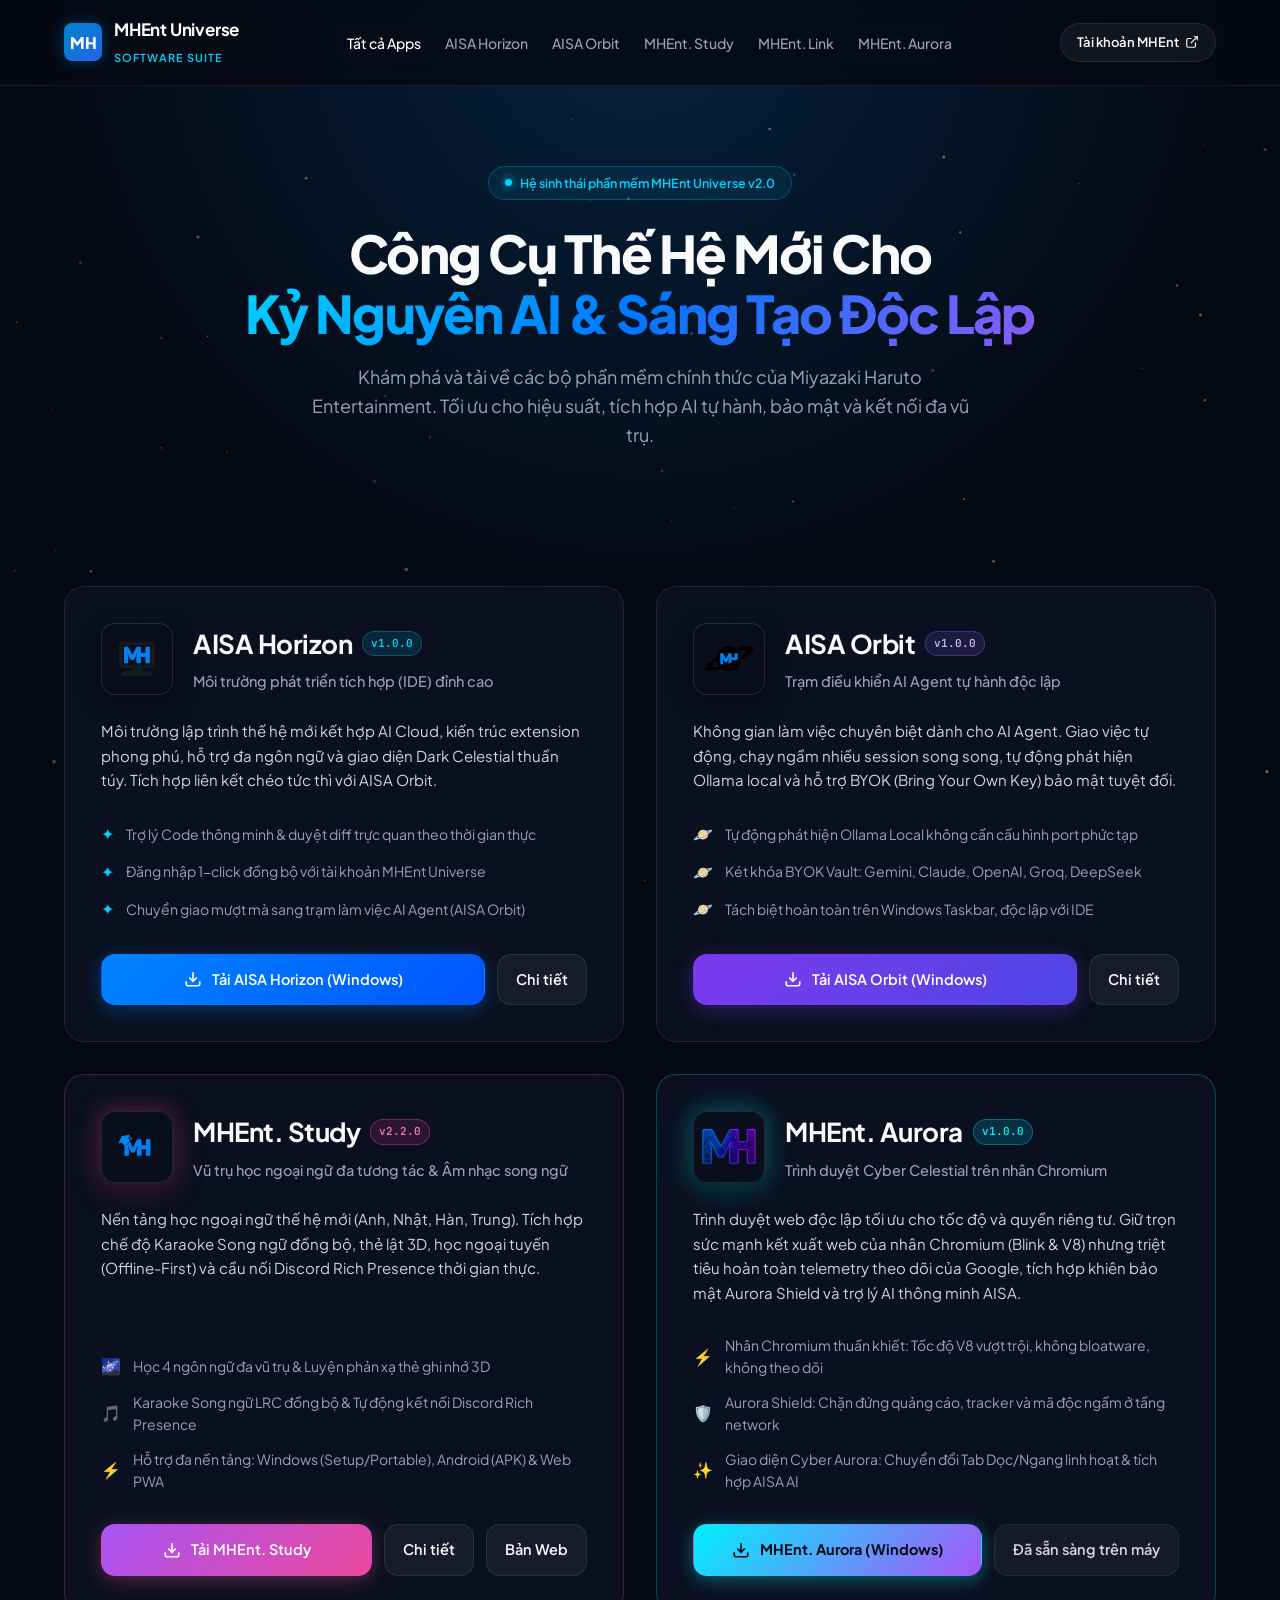
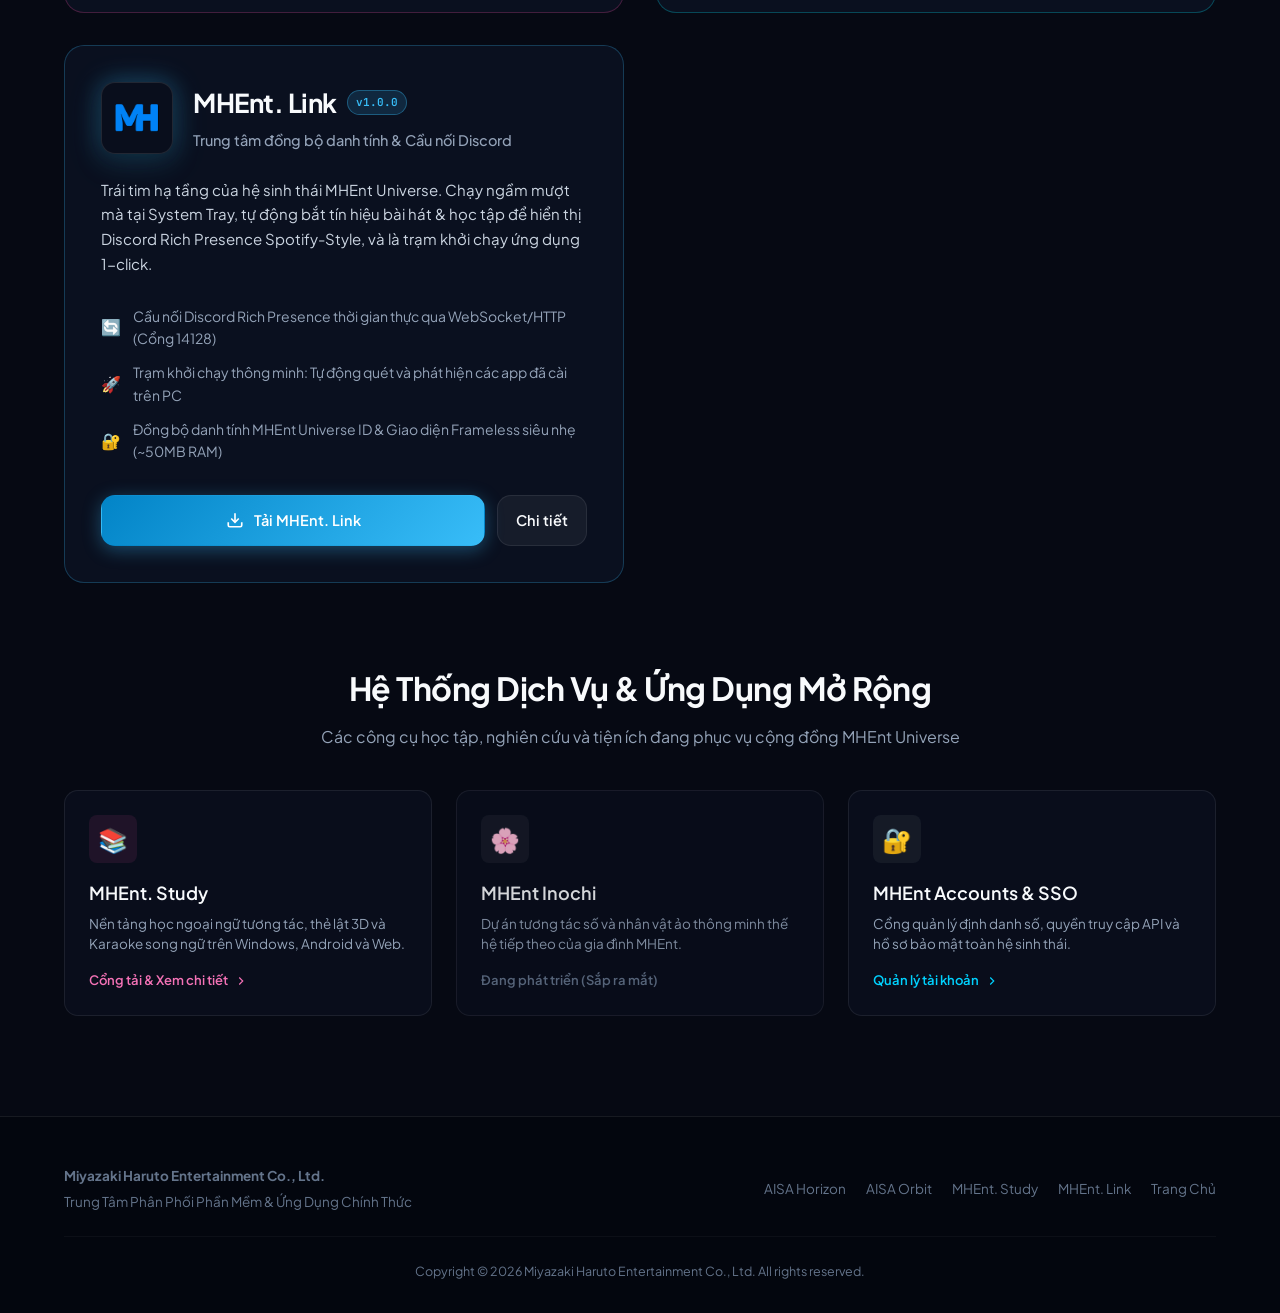
==== commit cd5534fd: "feat: add MHEnt. Link companion & bridge showcase to apps hub" ====
--- a/index.html
+++ b/index.html
@@ -28,6 +28,7 @@
           <li><a href="/horizon">AISA Horizon</a></li>
           <li><a href="/orbit">AISA Orbit</a></li>
           <li><a href="/study">MHEnt. Study</a></li>
+          <li><a href="/link">MHEnt. Link</a></li>
           <li><a href="#aurora">MHEnt. Aurora</a></li>
         </ul>
       </nav>
@@ -220,6 +221,47 @@
             <span>MHEnt. Aurora (Windows)</span>
           </a>
           <span class="btn btn-secondary" style="cursor: default; opacity: 0.85;">Đã sẵn sàng trên máy</span>
+        </div>
+      </article>
+
+          <!-- Card 5: MHEnt. Link -->
+      <article class="app-card" id="link" style="border-color: rgba(56, 189, 248, 0.25);">
+        <div class="card-header">
+          <img src="assets/link_logo.png" alt="MHEnt. Link Logo" class="app-icon" style="filter: drop-shadow(0 0 12px rgba(56, 189, 248, 0.4)); padding: 10px;">
+          <div class="card-title-group">
+            <h2>
+              MHEnt. Link
+              <span class="badge badge-version" style="background: rgba(56, 189, 248, 0.15); color: #38bdf8; border-color: rgba(56, 189, 248, 0.35);">v1.0.0</span>
+            </h2>
+            <div class="card-tagline">Trung tâm đồng bộ danh tính & Cầu nối Discord</div>
+          </div>
+        </div>
+
+        <p class="card-desc">
+          Trái tim hạ tầng của hệ sinh thái MHEnt Universe. Chạy ngầm mượt mà tại System Tray, tự động bắt tín hiệu bài hát & học tập để hiển thị Discord Rich Presence Spotify-Style, và là trạm khởi chạy ứng dụng 1-click.
+        </p>
+
+        <ul class="feature-list">
+          <li>
+            <span class="feature-icon" style="color: #38bdf8;">🔄</span>
+            <span>Cầu nối Discord Rich Presence thời gian thực qua WebSocket/HTTP (Cổng 14128)</span>
+          </li>
+          <li>
+            <span class="feature-icon" style="color: #38bdf8;">🚀</span>
+            <span>Trạm khởi chạy thông minh: Tự động quét và phát hiện các app đã cài trên PC</span>
+          </li>
+          <li>
+            <span class="feature-icon" style="color: #38bdf8;">🔐</span>
+            <span>Đồng bộ danh tính MHEnt Universe ID & Giao diện Frameless siêu nhẹ (~50MB RAM)</span>
+          </li>
+        </ul>
+
+        <div class="card-actions">
+          <a href="/link" class="btn btn-primary" style="background: linear-gradient(135deg, #0284c7, #38bdf8); box-shadow: 0 4px 18px rgba(56, 189, 248, 0.35);" data-app="link">
+            <svg width="18" height="18" viewBox="0 0 24 24" fill="none" stroke="currentColor" stroke-width="2.2"><path d="M21 15v4a2 2 0 0 1-2 2H5a2 2 0 0 1-2-2v-4"></path><polyline points="7 10 12 15 17 10"></polyline><line x1="12" y1="15" x2="12" y2="3"></line></svg>
+            <span>Tải MHEnt. Link</span>
+          </a>
+          <a href="/link" class="btn btn-secondary">Chi tiết</a>
         </div>
       </article>
 
@@ -279,6 +321,7 @@
           <li><a href="/horizon">AISA Horizon</a></li>
           <li><a href="/orbit">AISA Orbit</a></li>
           <li><a href="/study">MHEnt. Study</a></li>
+          <li><a href="/link">MHEnt. Link</a></li>
           <li><a href="https://mhentuniverse.com" target="_blank" rel="noopener">Trang Chủ</a></li>
         </ul>
       </div>
